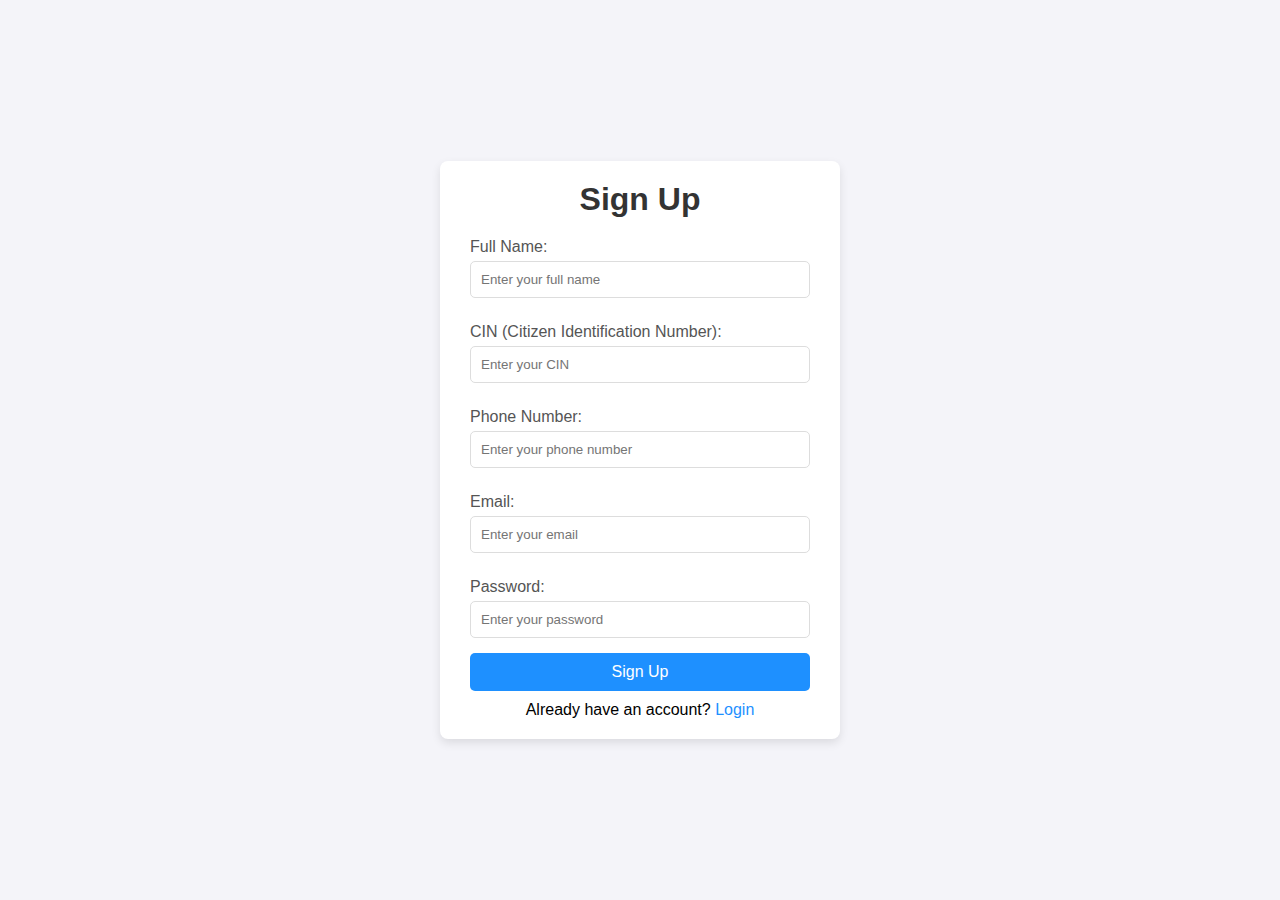
==== signup.html @ 881ad918 "Add files via upload" ====
<!DOCTYPE html>
<html lang="en">
<head>
    <meta charset="UTF-8">
    <meta name="viewport" content="width=device-width, initial-scale=1.0">
    <title>eWATHI9A</title>
    <link rel="stylesheet" href="style.css">
    <script>
        function handleSignup(event) {
            event.preventDefault(); 
            
            const email = document.getElementById("email").value;
            localStorage.setItem("userEmail", email); 

            window.location.href = "index.html";
        }
    </script>
</head>
<body>
    <div class="form-container">
        <h1>Sign Up</h1>
        <form onsubmit="handleSignup(event)">
            <label for="name">Full Name:</label>
            <input type="text" id="name" name="name" placeholder="Enter your full name" required>
            
            <label for="cin">CIN (Citizen Identification Number):</label>
            <input type="text" id="cin" name="cin" placeholder="Enter your CIN" required>
            
            <label for="phone">Phone Number:</label>
            <input type="tel" id="phone" name="phone" placeholder="Enter your phone number" required>
            
            <label for="email">Email:</label>
            <input type="email" id="email" name="email" placeholder="Enter your email" required>
            
            <label for="password">Password:</label>
            <input type="password" id="password" name="password" placeholder="Enter your password" required>
            
            <button type="submit" class="btn">Sign Up</button>
        </form>
        <p>Already have an account? <a href="login.html">Login</a></p>
    </div>
</body>
</html>
---- style.css ----
* {
    margin: 0;
    padding: 0;
    box-sizing: border-box;
    font-family: Arial, sans-serif;
}

body {
    background-color: #f4f4f9;
    display: flex;
    justify-content: center;
    align-items: center;
    height: 100vh;
}

.form-container {
    background: white;
    padding: 20px 30px;
    border-radius: 8px;
    box-shadow: 0 4px 10px rgba(0, 0, 0, 0.1);
    width: 100%;
    max-width: 400px;
}

h1 {
    text-align: center;
    color: #333;
    margin-bottom: 20px;
}

label {
    display: block;
    margin: 10px 0 5px;
    color: #555;
}

input {
    width: 100%;
    padding: 10px;
    margin-bottom: 15px;
    border: 1px solid #ddd;
    border-radius: 5px;
}

input:focus {
    outline: none;
    border-color: #1E90FF;
    box-shadow: 0 0 5px rgba(30, 144, 255, 0.5);
}

.btn {
    display: block;
    width: 100%;
    padding: 10px;
    background-color: #1E90FF;
    color: white;
    border: none;
    border-radius: 5px;
    cursor: pointer;
    font-size: 1rem;
}

.btn:hover {
    background-color: #187bcd;
}

p {
    text-align: center;
    margin-top: 10px;
}

a {
    color: #1E90FF;
    text-decoration: none;
}

a:hover {
    text-decoration: underline;
}
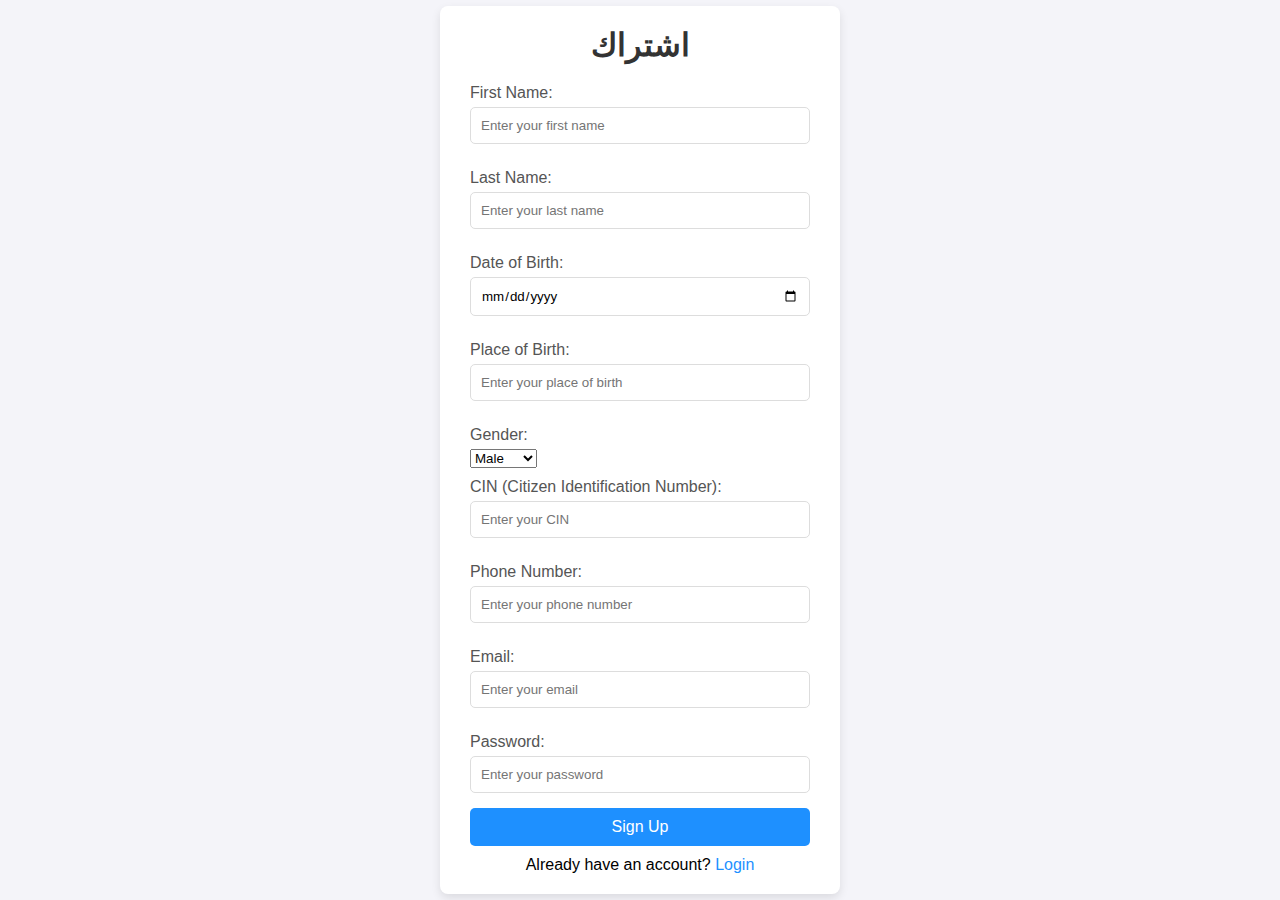
==== commit 4ca672a7: "Update signup.html" ====
--- a/signup.html
+++ b/signup.html
@@ -3,26 +3,32 @@
 <head>
     <meta charset="UTF-8">
     <meta name="viewport" content="width=device-width, initial-scale=1.0">
-    <title>eWATHI9A</title>
+    <title>Espace citoyen</title>
     <link rel="stylesheet" href="style.css">
-    <script>
-        function handleSignup(event) {
-            event.preventDefault(); 
-            
-            const email = document.getElementById("email").value;
-            localStorage.setItem("userEmail", email); 
-
-            window.location.href = "index.html";
-        }
-    </script>
+    <link rel="icon" href="resources\icon.png" type="image/x-icon">
 </head>
 <body>
     <div class="form-container">
-        <h1>Sign Up</h1>
-        <form onsubmit="handleSignup(event)">
-            <label for="name">Full Name:</label>
-            <input type="text" id="name" name="name" placeholder="Enter your full name" required>
-            
+        <h1>اشتراك</h1>
+        <form id="registerForm">
+            <label for="firstname">First Name:</label>
+            <input type="text" id="firstname" name="firstname" placeholder="Enter your first name" required>
+
+            <label for="lastname">Last Name:</label>
+            <input type="text" id="lastname" name="lastname" placeholder="Enter your last name" required>
+
+            <label for="dob">Date of Birth:</label>
+            <input type="date" id="dob" name="dob" required>
+
+            <label for="birthplace">Place of Birth:</label>
+            <input type="text" id="birthplace" name="birthplace" placeholder="Enter your place of birth" required>
+
+            <label for="gender">Gender:</label>
+            <select id="gender" name="gender" required>
+                <option value="male">Male</option>
+                <option value="female">Female</option>
+            </select>
+
             <label for="cin">CIN (Citizen Identification Number):</label>
             <input type="text" id="cin" name="cin" placeholder="Enter your CIN" required>
             
@@ -39,5 +45,7 @@
         </form>
         <p>Already have an account? <a href="login.html">Login</a></p>
     </div>
+
+    <script src="main.js"></script>
 </body>
 </html>
